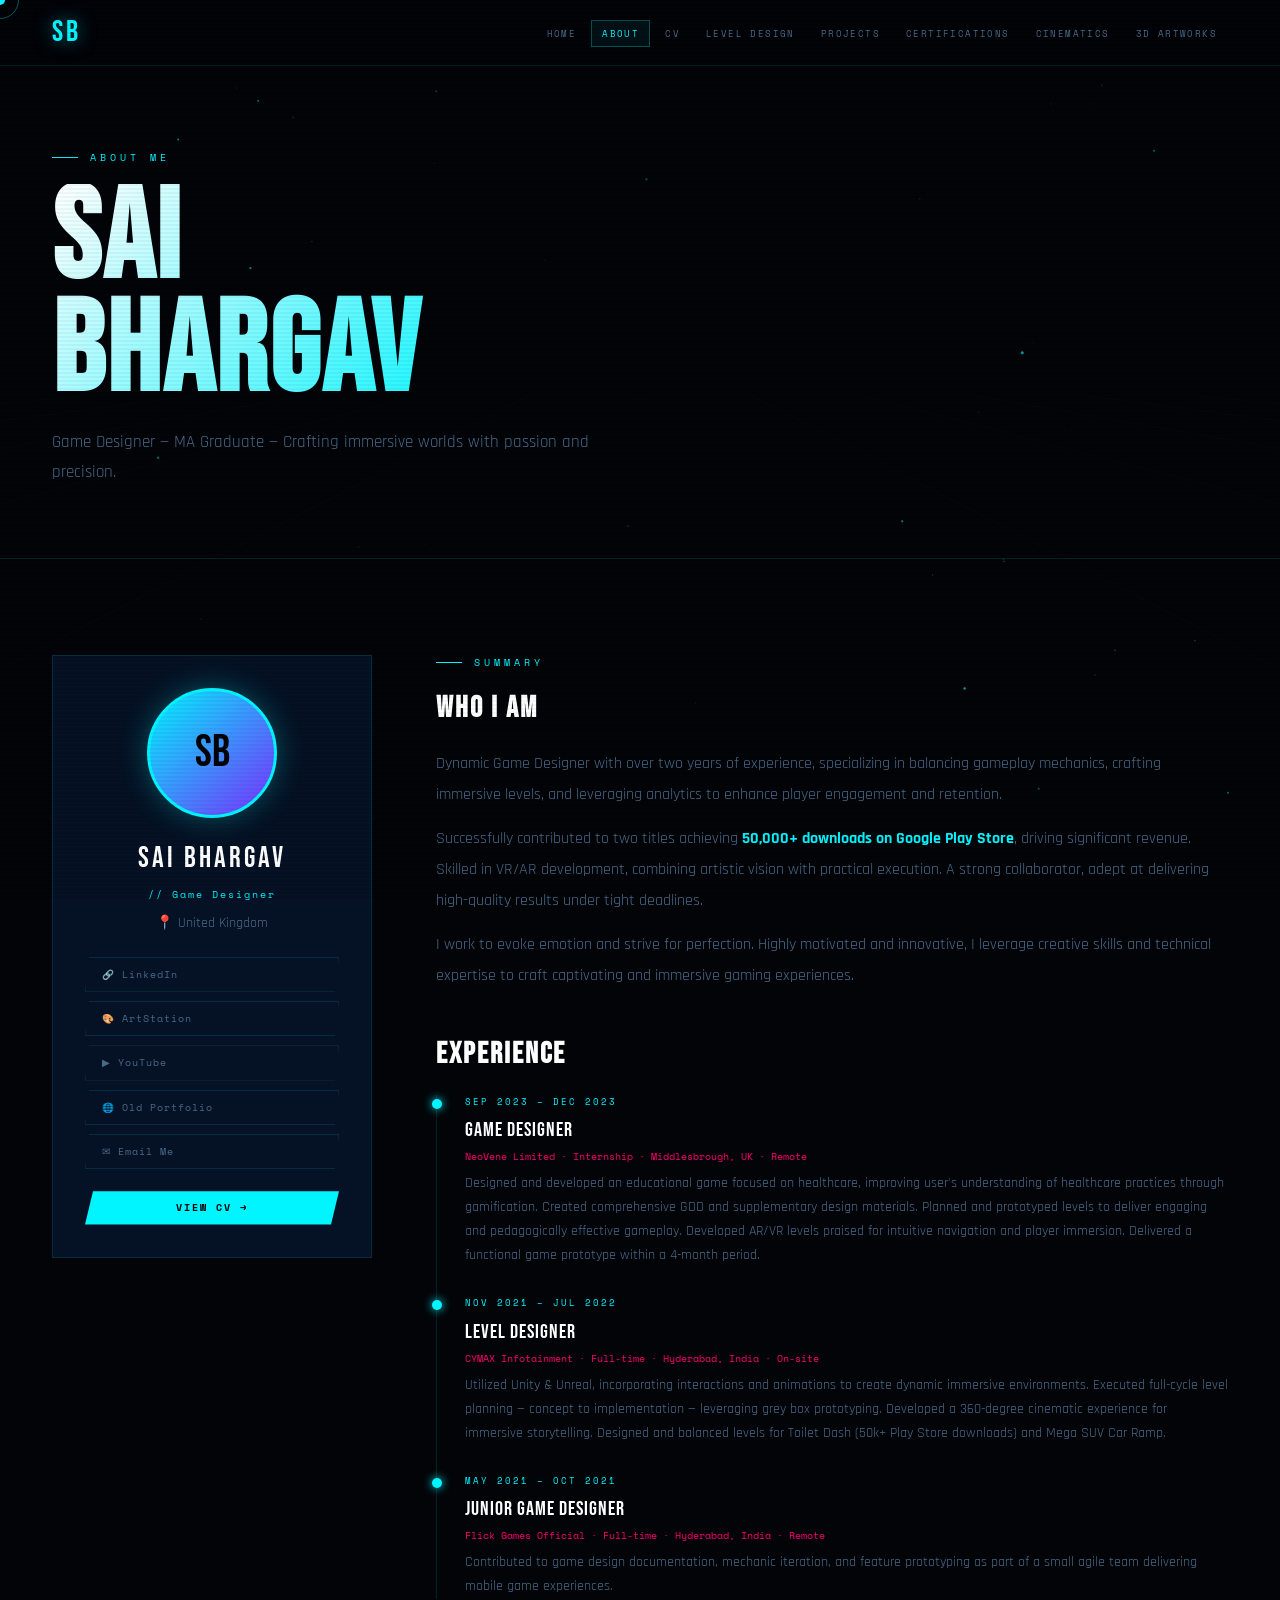
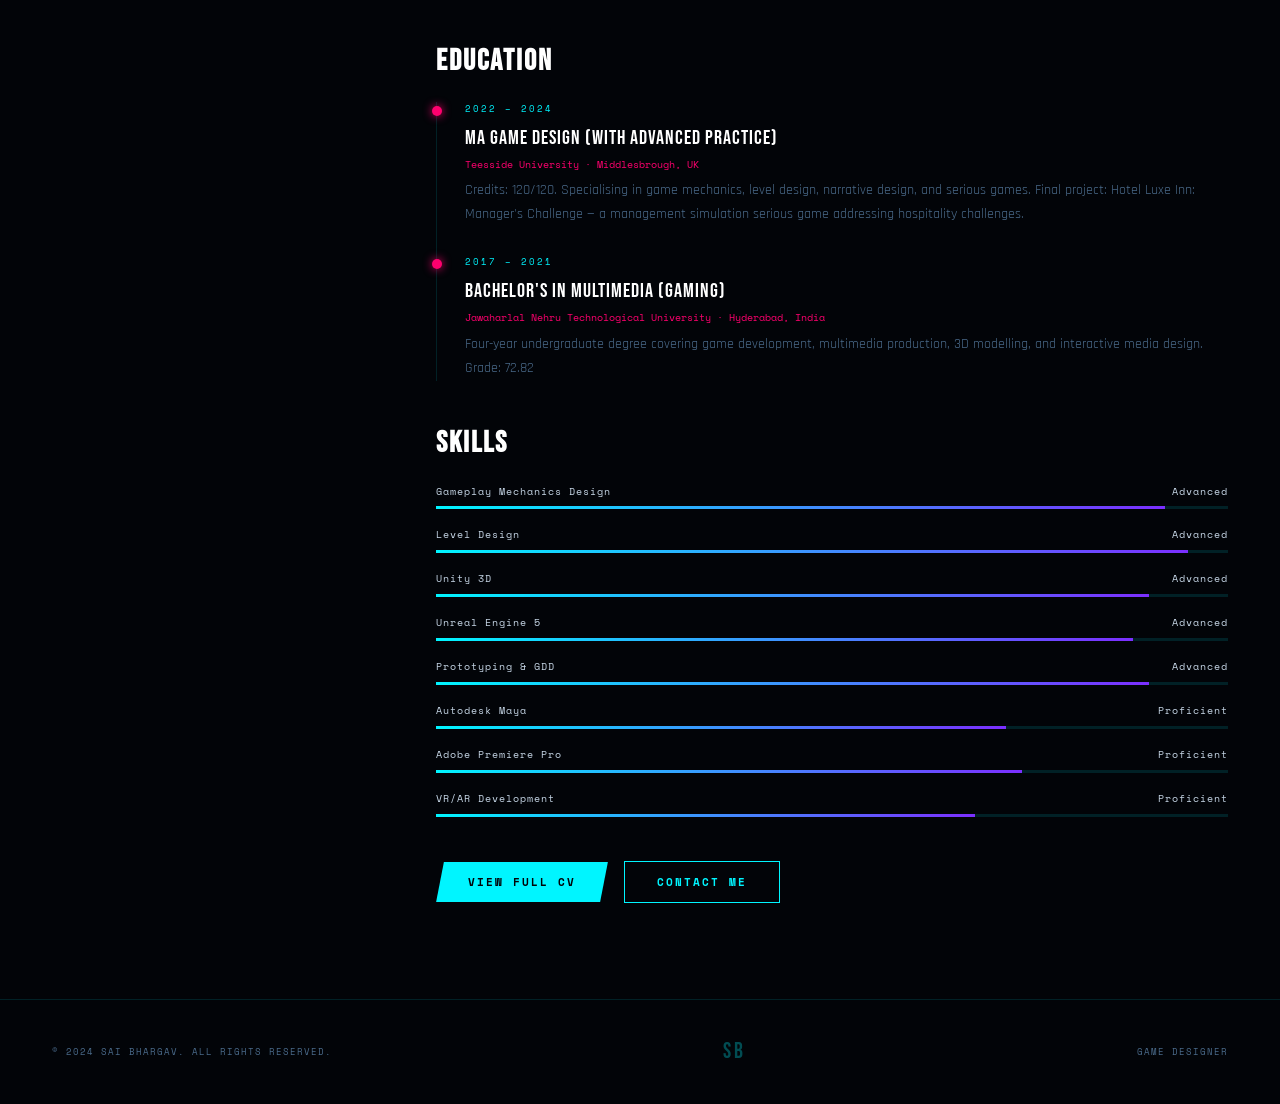
==== pages/about.html @ e1a5ad7a "dd" ====
<!DOCTYPE html>
<html lang="en">
<head>
<meta charset="UTF-8"><meta name="viewport" content="width=device-width,initial-scale=1">
<title>About — Sai Bhargav</title>
<link rel="preconnect" href="https://fonts.googleapis.com"><link rel="preconnect" href="https://fonts.gstatic.com" crossorigin>
<link href="https://fonts.googleapis.com/css2?family=Bebas+Neue&family=Space+Mono:wght@400;700&family=Rajdhani:wght@300;400;500;600;700&display=swap" rel="stylesheet">
<link rel="stylesheet" href="../assets/shared.css">
<style>
.about-layout{display:grid;grid-template-columns:320px 1fr;gap:64px;align-items:start}
.profile-card{position:sticky;top:88px;background:var(--card);border:1px solid var(--bdr);padding:32px;text-align:center}
.avatar{width:130px;height:130px;border-radius:50%;background:linear-gradient(135deg,var(--c),var(--c3));margin:0 auto 18px;display:flex;align-items:center;justify-content:center;font-family:'Bebas Neue',sans-serif;font-size:2.8rem;color:var(--bg);border:3px solid var(--c);box-shadow:0 0 28px rgba(0,245,255,.3)}
.pname{font-family:'Bebas Neue',sans-serif;font-size:1.8rem;letter-spacing:3px;color:#fff}
.prole{font-family:'Space Mono',monospace;font-size:.6rem;color:var(--c);letter-spacing:2px;margin-top:5px}
.ploc{font-size:.88rem;color:var(--dim);margin-top:10px}
.slinks{display:flex;flex-direction:column;gap:9px;margin-top:22px}
.sl{padding:9px 16px;border:1px solid var(--bdr);font-family:'Space Mono',monospace;font-size:.6rem;color:var(--dim);text-decoration:none;letter-spacing:1px;transition:all .3s;display:flex;align-items:center;gap:9px;clip-path:polygon(4px 0%,100% 0%,calc(100% - 4px) 100%,0% 100%)}
.sl:hover{border-color:var(--c);color:var(--c);background:rgba(0,245,255,.05)}
.tl{list-style:none;padding:0}
.tl-item{position:relative;padding:0 0 28px 28px;border-left:1px solid var(--bdr)}
.tl-item:last-child{padding-bottom:0}
.tl-dot{position:absolute;left:-5px;top:4px;width:10px;height:10px;border-radius:50%;background:var(--c);box-shadow:0 0 10px var(--c)}
.tl-yr{font-family:'Space Mono',monospace;font-size:.58rem;color:var(--c);letter-spacing:2px;margin-bottom:5px}
.tl-r{font-family:'Bebas Neue',sans-serif;font-size:1.25rem;letter-spacing:1px;color:#fff;margin-bottom:3px}
.tl-co{font-family:'Space Mono',monospace;font-size:.62rem;color:var(--c2)}
.tl-d{font-size:.88rem;color:var(--dim);margin-top:7px;line-height:1.7}
.skill-bar-wrap{margin-bottom:18px}
.skill-label{font-family:'Space Mono',monospace;font-size:.62rem;color:var(--txt);letter-spacing:1px;margin-bottom:7px;display:flex;justify-content:space-between}
.skill-bg{width:100%;height:3px;background:var(--bdr)}
.skill-fill{height:100%;background:linear-gradient(to right,var(--c),var(--c3));transition:width 1.6s ease;width:0}
.about-h3{font-family:'Bebas Neue',sans-serif;font-size:1.9rem;letter-spacing:2px;color:#fff;margin:38px 0 16px}
.about-p{font-size:1.02rem;color:var(--dim);line-height:1.9;margin-bottom:13px}
@media(max-width:900px){.about-layout{grid-template-columns:1fr}.profile-card{position:static}}
</style>
</head>
<body>
<div id="cur"></div><div id="crng"></div><canvas id="bgc"></canvas><div id="pt"></div>
<nav>
  <a href="../index.html" class="nav-logo">SB</a>
  <ul class="nav-links">
    <li><a href="../index.html">Home</a></li>
    <li><a href="about.html" class="act">About</a></li>
    <li><a href="cv.html">CV</a></li>
    <li><a href="https://saibhargav7599.github.io/operation-blackout/#goal" target="_blank">Level Design</a></li>
    <li><a href="projects.html">Projects</a></li>
    <li><a href="certifications.html">Certifications</a></li>
    <li><a href="cinematics.html">Cinematics</a></li>
    <li><a href="artworks.html">3D Artworks</a></li>
  </ul>
  <button class="ham" id="ham"><span></span><span></span><span></span></button>
</nav>
<div id="mobnav"><a href="../index.html">Home</a><a href="about.html">About</a><a href="cv.html">CV</a><a href="https://saibhargav7599.github.io/operation-blackout/#goal" target="_blank">Level Design</a><a href="projects.html">Projects</a><a href="certifications.html">Certifications</a><a href="cinematics.html">Cinematics</a><a href="artworks.html">3D Artworks</a></div>

<main>
<div class="page-hero">
  <div class="page-hero-eye">About Me</div>
  <h1 class="page-hero-h1">SAI<br>BHARGAV</h1>
  <p class="page-hero-sub">Game Designer — MA Graduate — Crafting immersive worlds with passion and precision.</p>
</div>
<div class="wrap">
  <div class="about-layout">
    <!-- Profile sidebar -->
    <div class="rev-l">
      <div class="profile-card">
        <div class="avatar">SB</div>
        <div class="pname">SAI BHARGAV</div>
        <div class="prole">// Game Designer</div>
        <div class="ploc">📍 United Kingdom</div>
        <div class="slinks">
          <a href="https://www.linkedin.com/in/saibhargav7599" target="_blank" class="sl">🔗 LinkedIn</a>
          <a href="http://sai_bhargav.artstation.com"          target="_blank" class="sl">🎨 ArtStation</a>
          <a href="https://youtu.be/WuV2wXUhXF0"              target="_blank" class="sl">▶ YouTube</a>
          <a href="https://saibhargav7599.wixsite.com/gamedesign" target="_blank" class="sl">🌐 Old Portfolio</a>
          <a href="mailto:saibhargav7599@gmail.com"                             class="sl">✉ Email Me</a>
        </div>
        <div style="margin-top:22px"><a href="cv.html" class="btn btn-p btn-sm" style="width:100%;justify-content:center">View CV →</a></div>
      </div>
    </div>

    <!-- Main content -->
    <div>
      <div class="rev">
        <div class="sec-label">Summary</div>
        <h2 class="about-h3" style="margin-top:0">WHO I AM</h2>
        <p class="about-p">Dynamic Game Designer with over two years of experience, specializing in balancing gameplay mechanics, crafting immersive levels, and leveraging analytics to enhance player engagement and retention.</p>
        <p class="about-p">Successfully contributed to two titles achieving <strong style="color:var(--c)">50,000+ downloads on Google Play Store</strong>, driving significant revenue. Skilled in VR/AR development, combining artistic vision with practical execution. A strong collaborator, adept at delivering high-quality results under tight deadlines.</p>
        <p class="about-p">I work to evoke emotion and strive for perfection. Highly motivated and innovative, I leverage creative skills and technical expertise to craft captivating and immersive gaming experiences.</p>
      </div>

      <div class="rev">
        <h2 class="about-h3">EXPERIENCE</h2>
        <ul class="tl">
          <li class="tl-item">
            <div class="tl-dot"></div>
            <div class="tl-yr">SEP 2023 – DEC 2023</div>
            <div class="tl-r">Game Designer</div>
            <div class="tl-co">NeoVene Limited · Internship · Middlesbrough, UK · Remote</div>
            <div class="tl-d">Designed and developed an educational game focused on healthcare, improving user's understanding of healthcare practices through gamification. Created comprehensive GDD and supplementary design materials. Planned and prototyped levels to deliver engaging and pedagogically effective gameplay. Developed AR/VR levels praised for intuitive navigation and player immersion. Delivered a functional game prototype within a 4-month period.</div>
          </li>
          <li class="tl-item">
            <div class="tl-dot"></div>
            <div class="tl-yr">NOV 2021 – JUL 2022</div>
            <div class="tl-r">Level Designer</div>
            <div class="tl-co">CYMAX Infotainment · Full-time · Hyderabad, India · On-site</div>
            <div class="tl-d">Utilized Unity & Unreal, incorporating interactions and animations to create dynamic immersive environments. Executed full-cycle level planning — concept to implementation — leveraging grey box prototyping. Developed a 360-degree cinematic experience for immersive storytelling. Designed and balanced levels for Toilet Dash (50k+ Play Store downloads) and Mega SUV Car Ramp.</div>
          </li>
          <li class="tl-item">
            <div class="tl-dot"></div>
            <div class="tl-yr">MAY 2021 – OCT 2021</div>
            <div class="tl-r">Junior Game Designer</div>
            <div class="tl-co">Flick Games Official · Full-time · Hyderabad, India · Remote</div>
            <div class="tl-d">Contributed to game design documentation, mechanic iteration, and feature prototyping as part of a small agile team delivering mobile game experiences.</div>
          </li>
        </ul>
      </div>

      <div class="rev">
        <h2 class="about-h3">EDUCATION</h2>
        <ul class="tl">
          <li class="tl-item">
            <div class="tl-dot" style="background:var(--c2);box-shadow:0 0 10px var(--c2)"></div>
            <div class="tl-yr">2022 – 2024</div>
            <div class="tl-r">MA Game Design (with advanced practice)</div>
            <div class="tl-co">Teesside University · Middlesbrough, UK</div>
            <div class="tl-d">Credits: 120/120. Specialising in game mechanics, level design, narrative design, and serious games. Final project: Hotel Luxe Inn: Manager's Challenge — a management simulation serious game addressing hospitality challenges.</div>
          </li>
          <li class="tl-item">
            <div class="tl-dot" style="background:var(--c2);box-shadow:0 0 10px var(--c2)"></div>
            <div class="tl-yr">2017 – 2021</div>
            <div class="tl-r">Bachelor's in Multimedia (Gaming)</div>
            <div class="tl-co">Jawaharlal Nehru Technological University · Hyderabad, India</div>
            <div class="tl-d">Four-year undergraduate degree covering game development, multimedia production, 3D modelling, and interactive media design. Grade: 72.82</div>
          </li>
        </ul>
      </div>

      <div class="rev" id="skill-section">
        <h2 class="about-h3">SKILLS</h2>
        <div class="skill-bar-wrap"><div class="skill-label"><span>Gameplay Mechanics Design</span><span>Advanced</span></div><div class="skill-bg"><div class="skill-fill" data-w="92%"></div></div></div>
        <div class="skill-bar-wrap"><div class="skill-label"><span>Level Design</span><span>Advanced</span></div><div class="skill-bg"><div class="skill-fill" data-w="95%"></div></div></div>
        <div class="skill-bar-wrap"><div class="skill-label"><span>Unity 3D</span><span>Advanced</span></div><div class="skill-bg"><div class="skill-fill" data-w="90%"></div></div></div>
        <div class="skill-bar-wrap"><div class="skill-label"><span>Unreal Engine 5</span><span>Advanced</span></div><div class="skill-bg"><div class="skill-fill" data-w="88%"></div></div></div>
        <div class="skill-bar-wrap"><div class="skill-label"><span>Prototyping & GDD</span><span>Advanced</span></div><div class="skill-bg"><div class="skill-fill" data-w="90%"></div></div></div>
        <div class="skill-bar-wrap"><div class="skill-label"><span>Autodesk Maya</span><span>Proficient</span></div><div class="skill-bg"><div class="skill-fill" data-w="72%"></div></div></div>
        <div class="skill-bar-wrap"><div class="skill-label"><span>Adobe Premiere Pro</span><span>Proficient</span></div><div class="skill-bg"><div class="skill-fill" data-w="74%"></div></div></div>
        <div class="skill-bar-wrap"><div class="skill-label"><span>VR/AR Development</span><span>Proficient</span></div><div class="skill-bg"><div class="skill-fill" data-w="68%"></div></div></div>
      </div>

      <div class="rev" style="margin-top:44px">
        <a href="cv.html" class="btn btn-p" style="margin-right:12px">View Full CV</a>
        <a href="../index.html#contact" class="btn btn-g">Contact Me</a>
      </div>
    </div>
  </div>
</div>
</main>
<footer><div class="f-copy">© 2024 SAI BHARGAV. ALL RIGHTS RESERVED.</div><div class="f-logo">SB</div><div class="f-copy">GAME DESIGNER</div></footer>
<script src="../assets/shared.js"></script>
<script>
document.getElementById('ham').onclick=()=>document.getElementById('mobnav').classList.toggle('open');
const sobs=new IntersectionObserver(e=>{e.forEach(x=>{if(x.isIntersecting)x.target.querySelectorAll('.skill-fill').forEach(b=>{b.style.width=b.dataset.w;});});},{threshold:.3});
document.querySelectorAll('#skill-section').forEach(s=>sobs.observe(s));
</script>
</body>
</html>
---- assets/shared.css ----
/* ═══════════════════════════════════════════════════
   SAI BHARGAV PORTFOLIO — shared.css
   ═══════════════════════════════════════════════════ */
@import url('https://fonts.googleapis.com/css2?family=Bebas+Neue&family=Space+Mono:wght@400;700&family=Rajdhani:wght@300;400;500;600;700&display=swap');

:root{
  --c:#00f5ff;--c2:#ff006e;--c3:#7b2fff;
  --bg:#020408;--bg2:#060d14;--mid:#0a1628;
  --txt:#c8d8e8;--dim:#4a6a8a;
  --card:rgba(6,20,40,.88);
  --bdr:rgba(0,245,255,.12);--bdr2:rgba(0,245,255,.28);
  --glow:0 0 30px rgba(0,245,255,.22);
}
*,*::before,*::after{margin:0;padding:0;box-sizing:border-box}
html{scroll-behavior:smooth}
body{background:var(--bg);color:var(--txt);font-family:'Rajdhani',sans-serif;overflow-x:hidden;cursor:none;line-height:1.6}
body.locked{overflow:hidden}
a{text-decoration:none;color:inherit}
::-webkit-scrollbar{width:3px}::-webkit-scrollbar-track{background:var(--bg)}::-webkit-scrollbar-thumb{background:var(--c);border-radius:2px}

/* cursor */
#cur,#crng{position:fixed;pointer-events:none;z-index:9999;transform:translate(-50%,-50%);border-radius:50%}
#cur{width:10px;height:10px;background:var(--c);transition:width .2s,height .2s,background .2s;mix-blend-mode:screen}
#crng{width:38px;height:38px;border:1px solid rgba(0,245,255,.35);transition:width .3s,height .3s}
#cur.on{width:18px;height:18px;background:var(--c2)}
#crng.on{width:56px;height:56px;border-color:rgba(255,0,110,.4)}

/* canvas */
#bgc{position:fixed;inset:0;z-index:0;pointer-events:none}

/* scanlines */
body::after{content:'';position:fixed;inset:0;z-index:800;pointer-events:none;
  background:repeating-linear-gradient(0deg,transparent,transparent 2px,rgba(0,0,0,.04) 2px,rgba(0,0,0,.04) 4px)}

/* page transition */
#pt{position:fixed;inset:0;z-index:8000;background:var(--bg);transform:scaleY(1);transform-origin:top;pointer-events:none;transition:transform .55s cubic-bezier(.76,0,.24,1)}
#pt.gone{transform:scaleY(0)}

/* NAV */
nav{position:fixed;top:0;left:0;right:0;z-index:500;height:66px;display:flex;align-items:center;justify-content:space-between;padding:0 52px;background:rgba(2,4,8,.94);backdrop-filter:blur(16px);border-bottom:1px solid var(--bdr)}
.nav-logo{font-family:'Bebas Neue',sans-serif;font-size:1.9rem;letter-spacing:3px;color:var(--c);text-shadow:0 0 18px rgba(0,245,255,.5)}
.nav-links{display:flex;gap:4px;list-style:none}
.nav-links a{font-family:'Space Mono',monospace;font-size:.58rem;letter-spacing:1.4px;text-transform:uppercase;color:var(--dim);padding:6px 10px;border:1px solid transparent;transition:all .3s;white-space:nowrap}
.nav-links a:hover,.nav-links a.act{color:var(--c);border-color:var(--bdr2);background:rgba(0,245,255,.05)}
.ham{display:none;flex-direction:column;gap:5px;cursor:pointer;padding:8px;background:none;border:none}
.ham span{display:block;width:22px;height:1.5px;background:var(--c);transition:all .3s}
#mobnav{display:none;position:fixed;inset:0;z-index:600;background:rgba(2,4,8,.98);flex-direction:column;align-items:center;justify-content:center;gap:16px}
#mobnav.open{display:flex}
#mobnav a{font-family:'Bebas Neue',sans-serif;font-size:2rem;letter-spacing:4px;color:var(--txt);transition:color .3s}
#mobnav a:hover{color:var(--c)}

/* helpers */
.s{position:relative;z-index:1}
.wrap{max-width:1360px;margin:0 auto;padding:96px 52px;position:relative;z-index:1}
.divider{max-width:1360px;margin:0 auto;height:1px;background:linear-gradient(to right,transparent,var(--bdr2),transparent);position:relative;z-index:1}
.sec-label{font-family:'Space Mono',monospace;font-size:.62rem;letter-spacing:4px;color:var(--c);text-transform:uppercase;display:flex;align-items:center;gap:12px;margin-bottom:14px}
.sec-label::before{content:'';width:26px;height:1px;background:var(--c)}
.sec-title{font-family:'Bebas Neue',sans-serif;font-size:clamp(2.4rem,5vw,4.8rem);line-height:1;letter-spacing:2px}

/* buttons */
.btn{display:inline-flex;align-items:center;gap:8px;padding:12px 32px;font-family:'Space Mono',monospace;font-size:.66rem;letter-spacing:2px;text-transform:uppercase;font-weight:700;cursor:pointer;border:none;clip-path:polygon(8px 0%,100% 0%,calc(100% - 8px) 100%,0% 100%);transition:all .3s}
.btn-p{background:var(--c);color:var(--bg)}
.btn-p:hover{background:var(--c2);transform:translateY(-2px);box-shadow:0 10px 28px rgba(255,0,110,.35)}
.btn-g{background:transparent;color:var(--c);border:1px solid var(--c);clip-path:none}
.btn-g:hover{background:rgba(0,245,255,.08);transform:translateY(-2px);box-shadow:var(--glow)}
.btn-sm{padding:9px 22px;font-size:.6rem}

/* reveal */
.rev{opacity:0;transform:translateY(36px);transition:opacity .8s,transform .8s}
.rev.vis{opacity:1;transform:translateY(0)}
.rev-l{opacity:0;transform:translateX(-36px);transition:opacity .8s,transform .8s}
.rev-l.vis{opacity:1;transform:translateX(0)}
.rev-r{opacity:0;transform:translateX(36px);transition:opacity .8s,transform .8s}
.rev-r.vis{opacity:1;transform:translateX(0)}
.d1{transition-delay:.1s}.d2{transition-delay:.2s}.d3{transition-delay:.3s}.d4{transition-delay:.4s}.d5{transition-delay:.5s}

/* page hero (inner pages) */
.page-hero{padding:150px 52px 70px;position:relative;z-index:1;overflow:hidden;border-bottom:1px solid var(--bdr)}
.page-hero-eye{font-family:'Space Mono',monospace;font-size:.62rem;letter-spacing:4px;color:var(--c);text-transform:uppercase;display:flex;align-items:center;gap:12px;margin-bottom:18px}
.page-hero-eye::before{content:'';width:26px;height:1px;background:var(--c)}
.page-hero-h1{font-family:'Bebas Neue',sans-serif;font-size:clamp(4rem,10vw,9rem);line-height:.88;letter-spacing:2px;background:linear-gradient(135deg,#fff 0%,var(--c) 48%,var(--c3) 100%);-webkit-background-clip:text;-webkit-text-fill-color:transparent;background-clip:text}
.page-hero-sub{margin-top:18px;font-size:1.05rem;color:var(--dim);max-width:580px;line-height:1.8}

/* footer */
footer{padding:34px 52px;border-top:1px solid var(--bdr);display:flex;align-items:center;justify-content:space-between;position:relative;z-index:1;flex-wrap:wrap;gap:14px}
.f-copy{font-family:'Space Mono',monospace;font-size:.58rem;color:var(--dim);letter-spacing:1px}
.f-logo{font-family:'Bebas Neue',sans-serif;font-size:1.4rem;letter-spacing:3px;color:var(--c);opacity:.3}

/* keyframes */
@keyframes fu{from{opacity:0;transform:translateY(28px)}to{opacity:1;transform:translateY(0)}}
@keyframes fi{from{opacity:0}to{opacity:1}}
@keyframes sp{0%,100%{opacity:1}50%{opacity:.3}}
@keyframes g1{0%,100%,94%{transform:none;opacity:0}93%{transform:translate(3px,-2px);opacity:.55}96%{transform:translate(-3px,2px);opacity:.35}}
@keyframes g2{0%,100%,96%{transform:none;opacity:0}95%{transform:translate(-3px,2px);opacity:.45}98%{transform:translate(3px,-2px);opacity:.25}}

/* responsive */
@media(max-width:1100px){nav{padding:0 24px}.nav-links a{padding:5px 7px;font-size:.55rem}}
@media(max-width:860px){.nav-links{display:none}.ham{display:flex}.wrap{padding:72px 22px}.page-hero{padding:130px 22px 56px}footer{padding:26px 22px}}
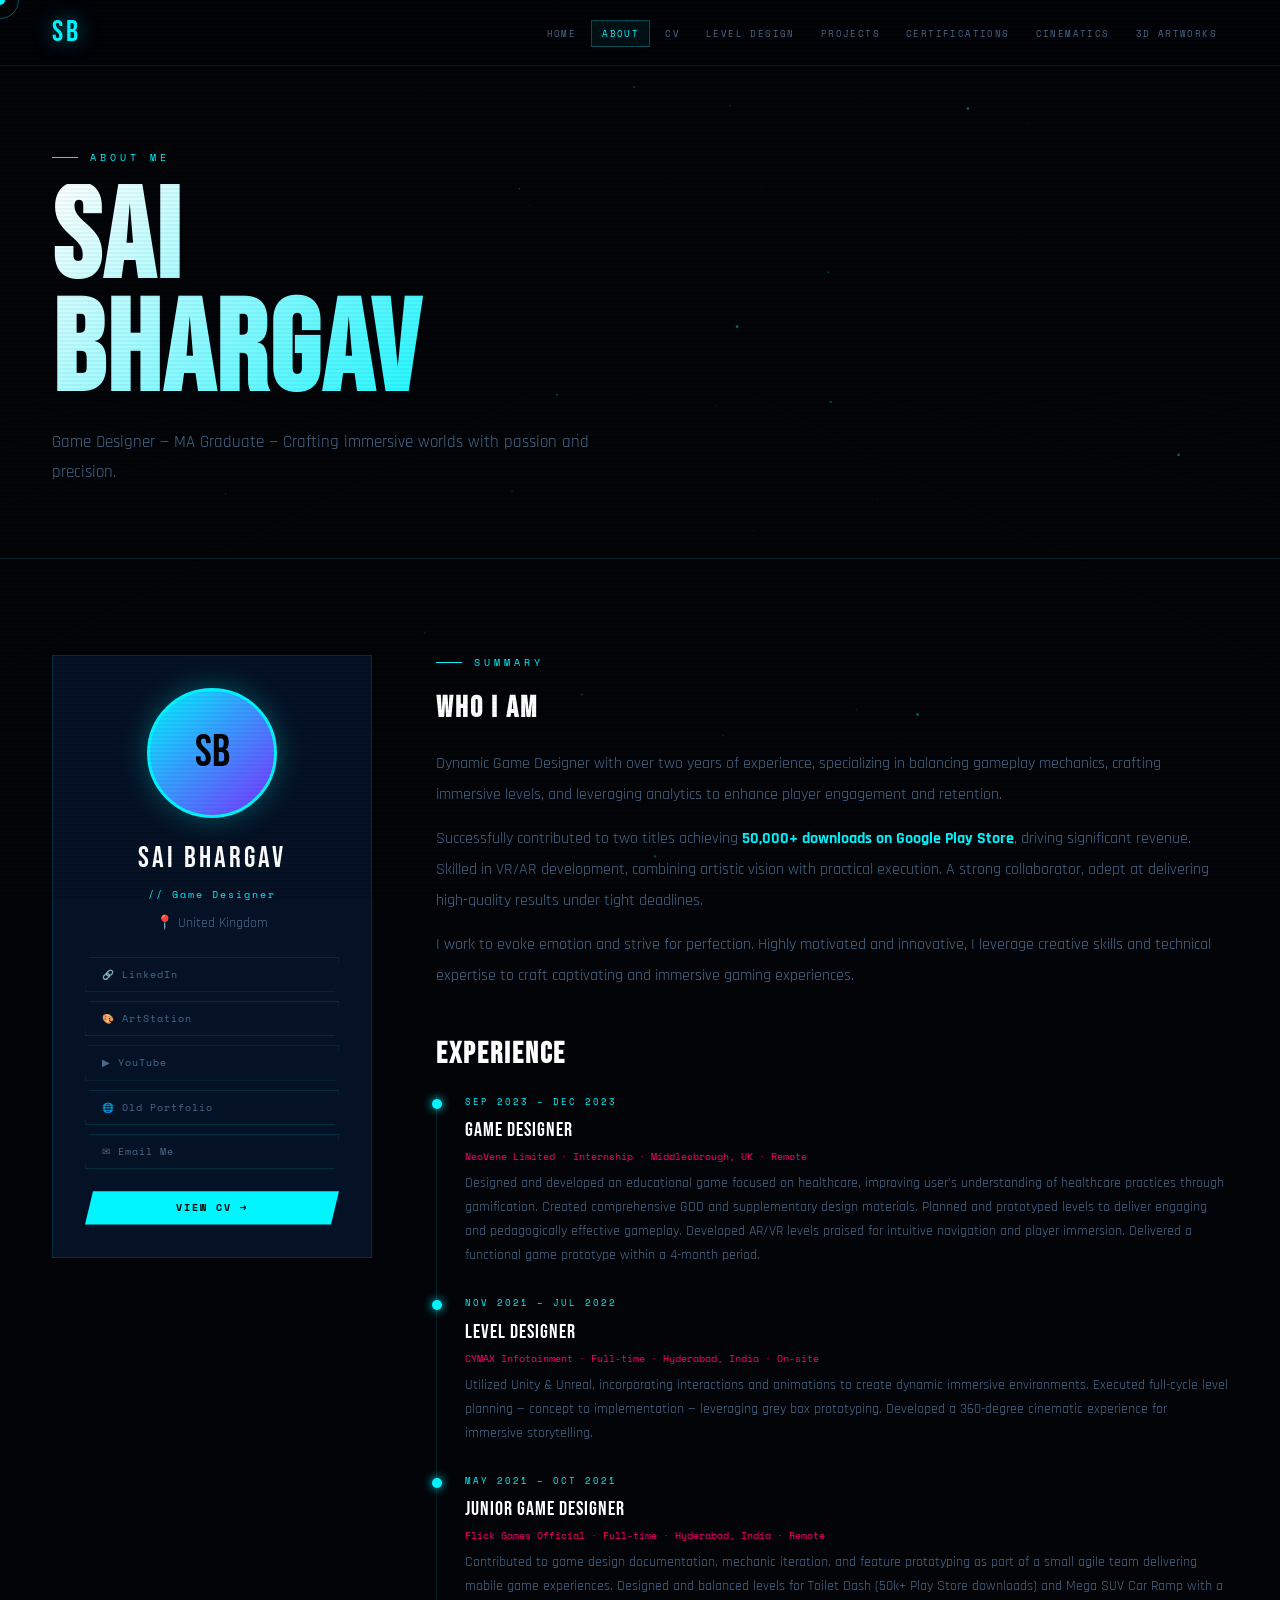
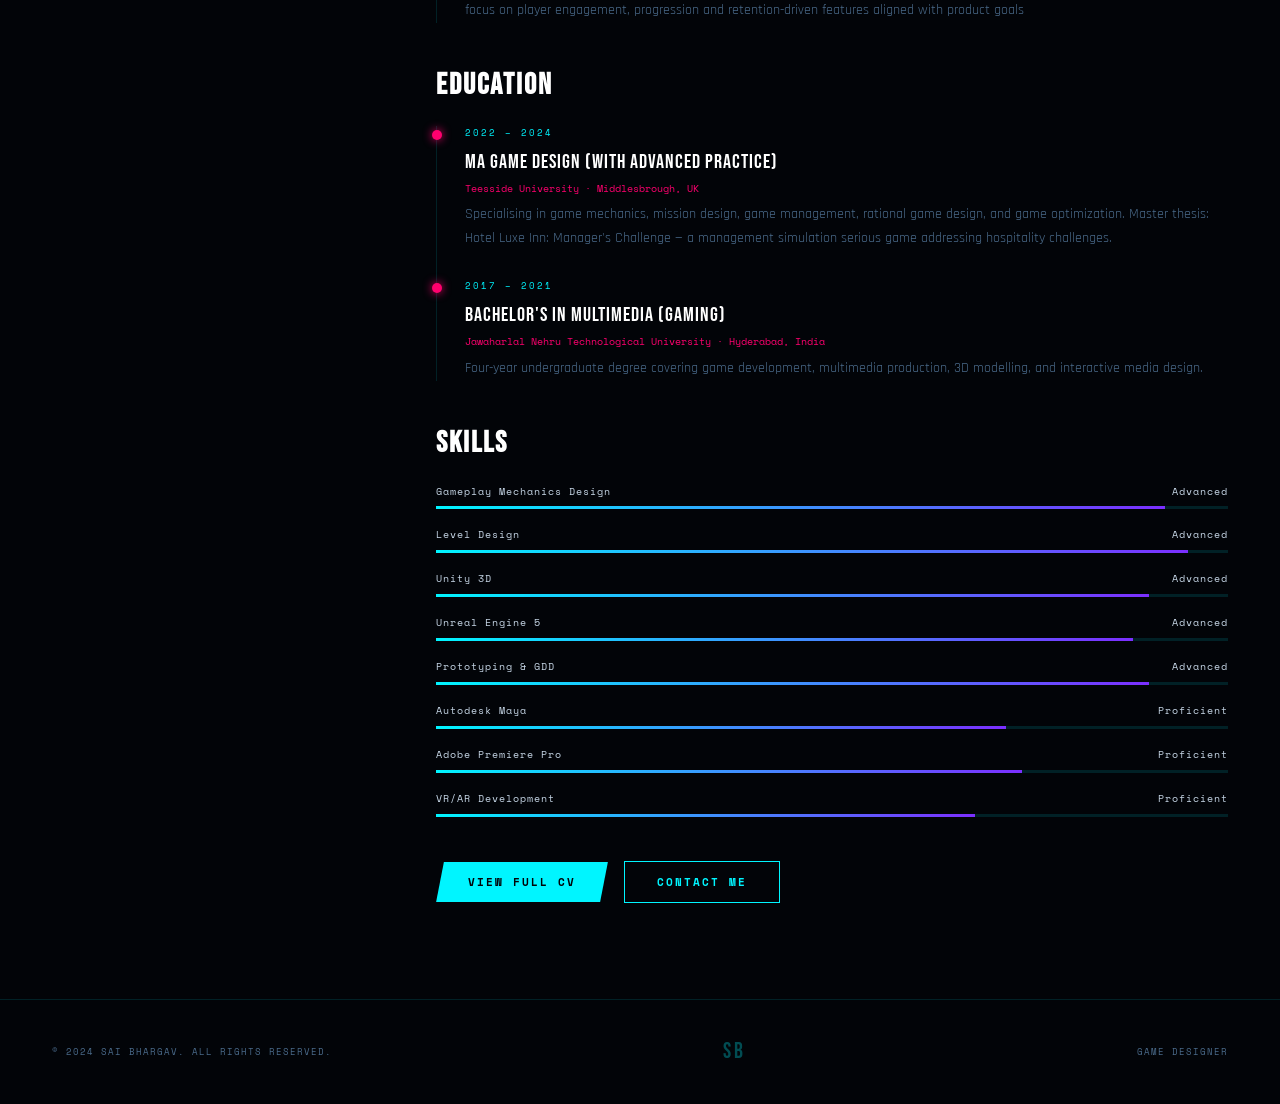
==== commit bebe394b: "Update about.html" ====
--- a/pages/about.html
+++ b/pages/about.html
@@ -102,14 +102,14 @@
             <div class="tl-yr">NOV 2021 – JUL 2022</div>
             <div class="tl-r">Level Designer</div>
             <div class="tl-co">CYMAX Infotainment · Full-time · Hyderabad, India · On-site</div>
-            <div class="tl-d">Utilized Unity & Unreal, incorporating interactions and animations to create dynamic immersive environments. Executed full-cycle level planning — concept to implementation — leveraging grey box prototyping. Developed a 360-degree cinematic experience for immersive storytelling. Designed and balanced levels for Toilet Dash (50k+ Play Store downloads) and Mega SUV Car Ramp.</div>
+            <div class="tl-d">Utilized Unity & Unreal, incorporating interactions and animations to create dynamic immersive environments. Executed full-cycle level planning — concept to implementation — leveraging grey box prototyping. Developed a 360-degree cinematic experience for immersive storytelling.</div>
           </li>
           <li class="tl-item">
             <div class="tl-dot"></div>
             <div class="tl-yr">MAY 2021 – OCT 2021</div>
             <div class="tl-r">Junior Game Designer</div>
             <div class="tl-co">Flick Games Official · Full-time · Hyderabad, India · Remote</div>
-            <div class="tl-d">Contributed to game design documentation, mechanic iteration, and feature prototyping as part of a small agile team delivering mobile game experiences.</div>
+            <div class="tl-d">Contributed to game design documentation, mechanic iteration, and feature prototyping as part of a small agile team delivering mobile game experiences. Designed and balanced levels for Toilet Dash (50k+ Play Store downloads) and Mega SUV Car Ramp with a focus on player engagement, progression and retention-driven features aligned with product goals </div>
           </li>
         </ul>
       </div>
@@ -122,14 +122,14 @@
             <div class="tl-yr">2022 – 2024</div>
             <div class="tl-r">MA Game Design (with advanced practice)</div>
             <div class="tl-co">Teesside University · Middlesbrough, UK</div>
-            <div class="tl-d">Credits: 120/120. Specialising in game mechanics, level design, narrative design, and serious games. Final project: Hotel Luxe Inn: Manager's Challenge — a management simulation serious game addressing hospitality challenges.</div>
+            <div class="tl-d"> Specialising in game mechanics, mission design, game management, rational game design, and game optimization. Master thesis: Hotel Luxe Inn: Manager's Challenge — a management simulation serious game addressing hospitality challenges.</div>
           </li>
           <li class="tl-item">
             <div class="tl-dot" style="background:var(--c2);box-shadow:0 0 10px var(--c2)"></div>
             <div class="tl-yr">2017 – 2021</div>
             <div class="tl-r">Bachelor's in Multimedia (Gaming)</div>
             <div class="tl-co">Jawaharlal Nehru Technological University · Hyderabad, India</div>
-            <div class="tl-d">Four-year undergraduate degree covering game development, multimedia production, 3D modelling, and interactive media design. Grade: 72.82</div>
+            <div class="tl-d">Four-year undergraduate degree covering game development, multimedia production, 3D modelling, and interactive media design.</div>
           </li>
         </ul>
       </div>
